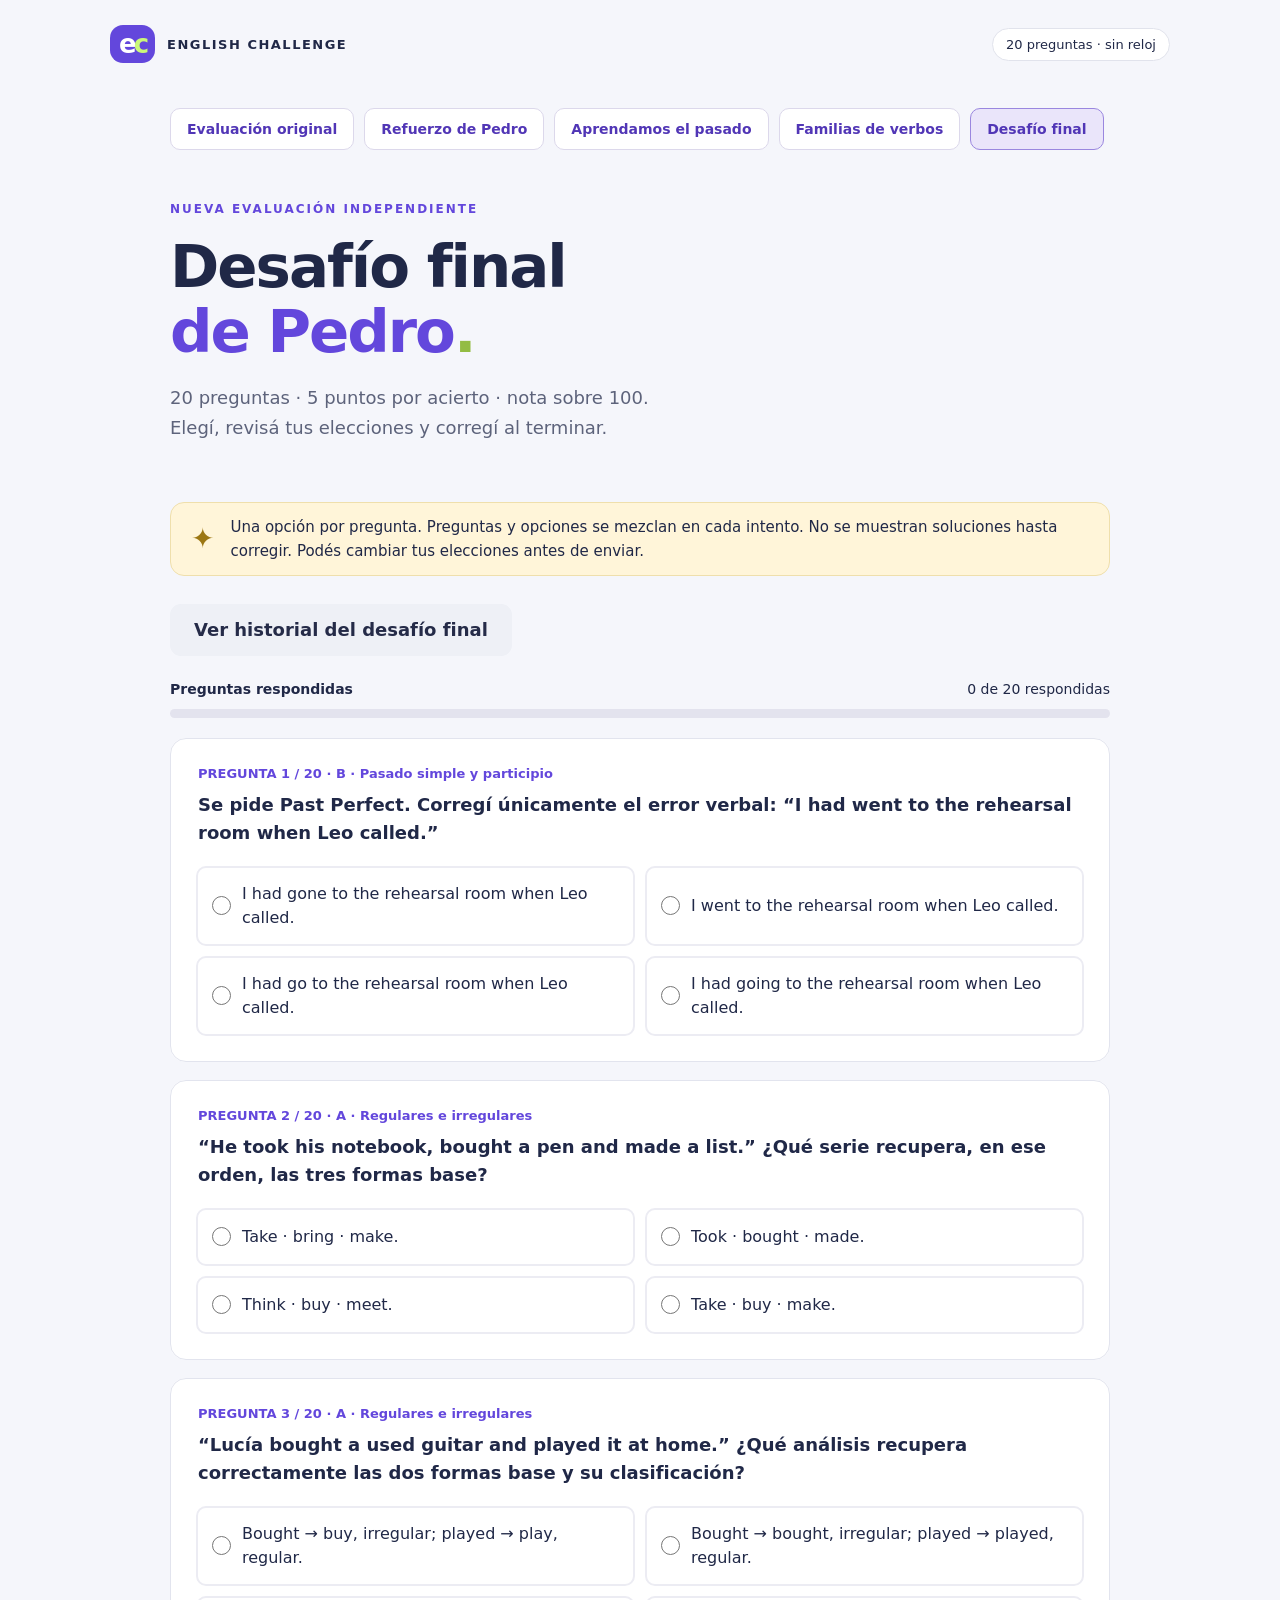
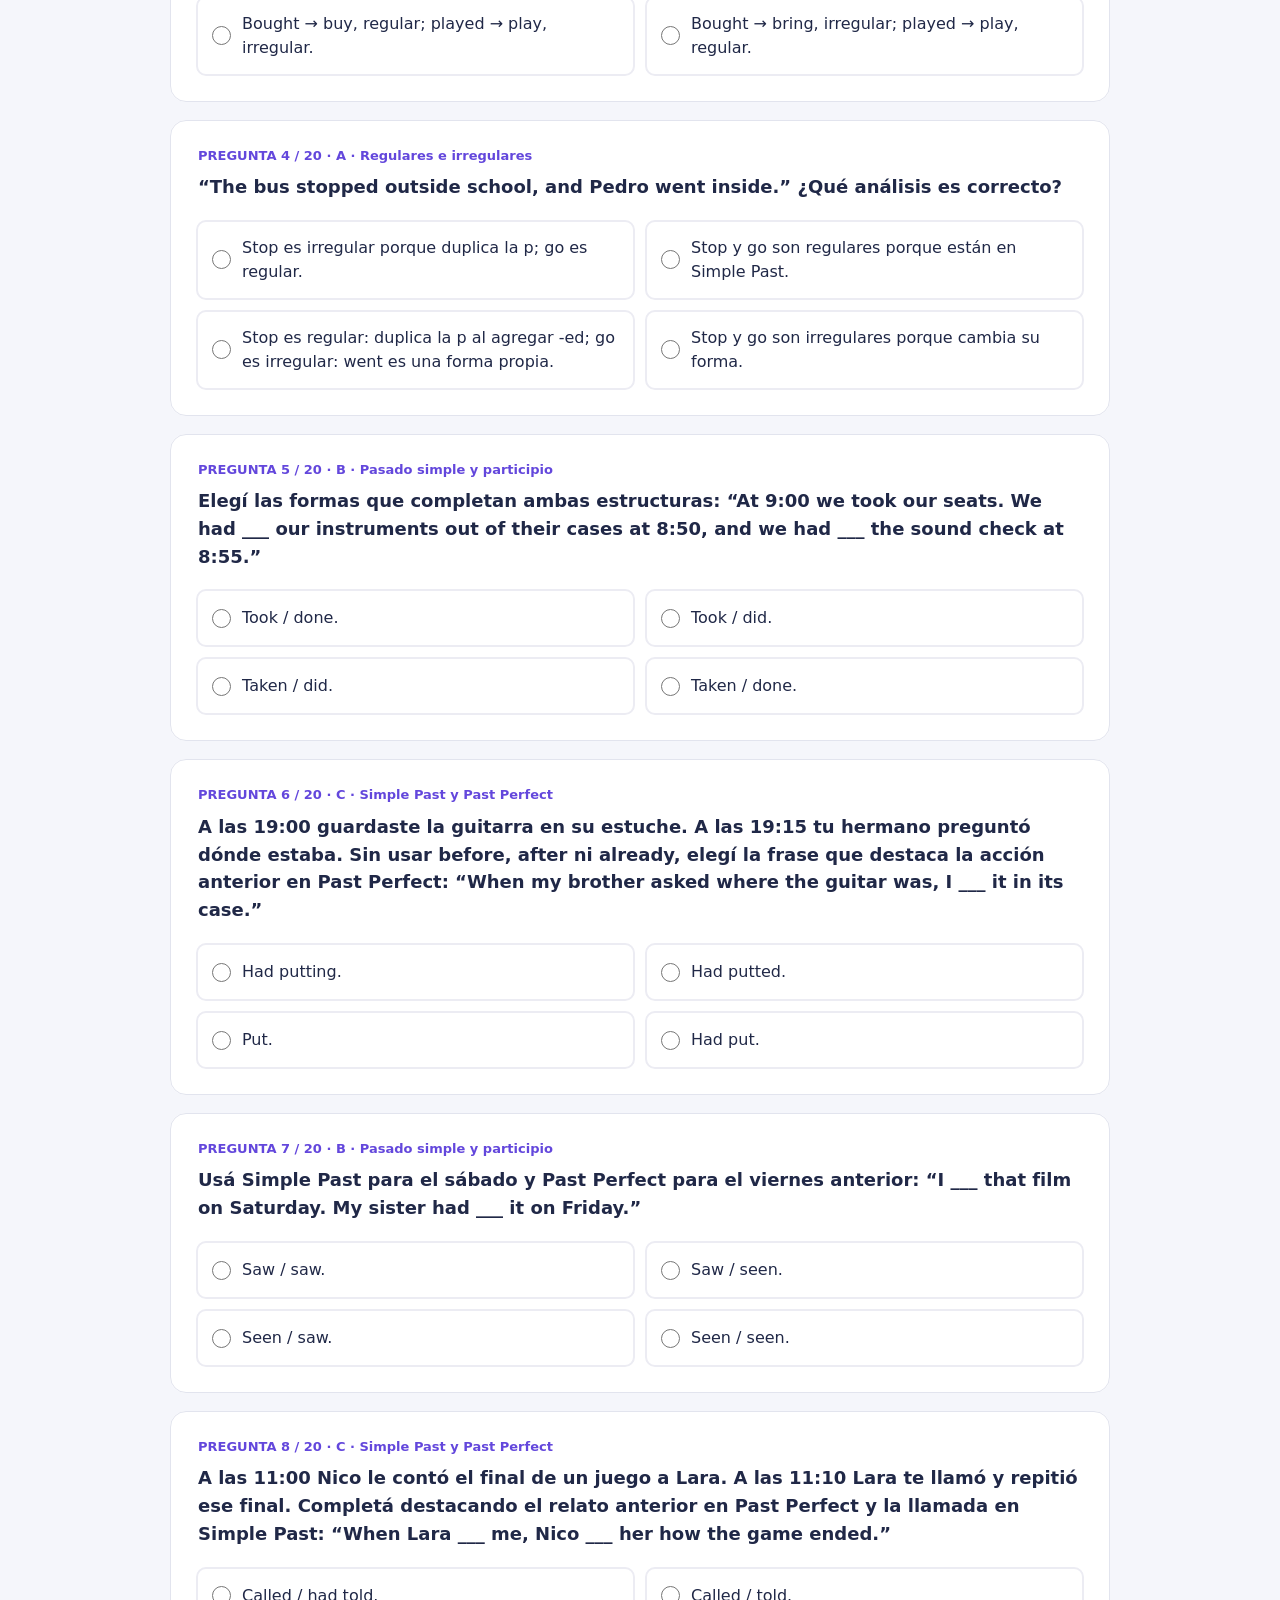
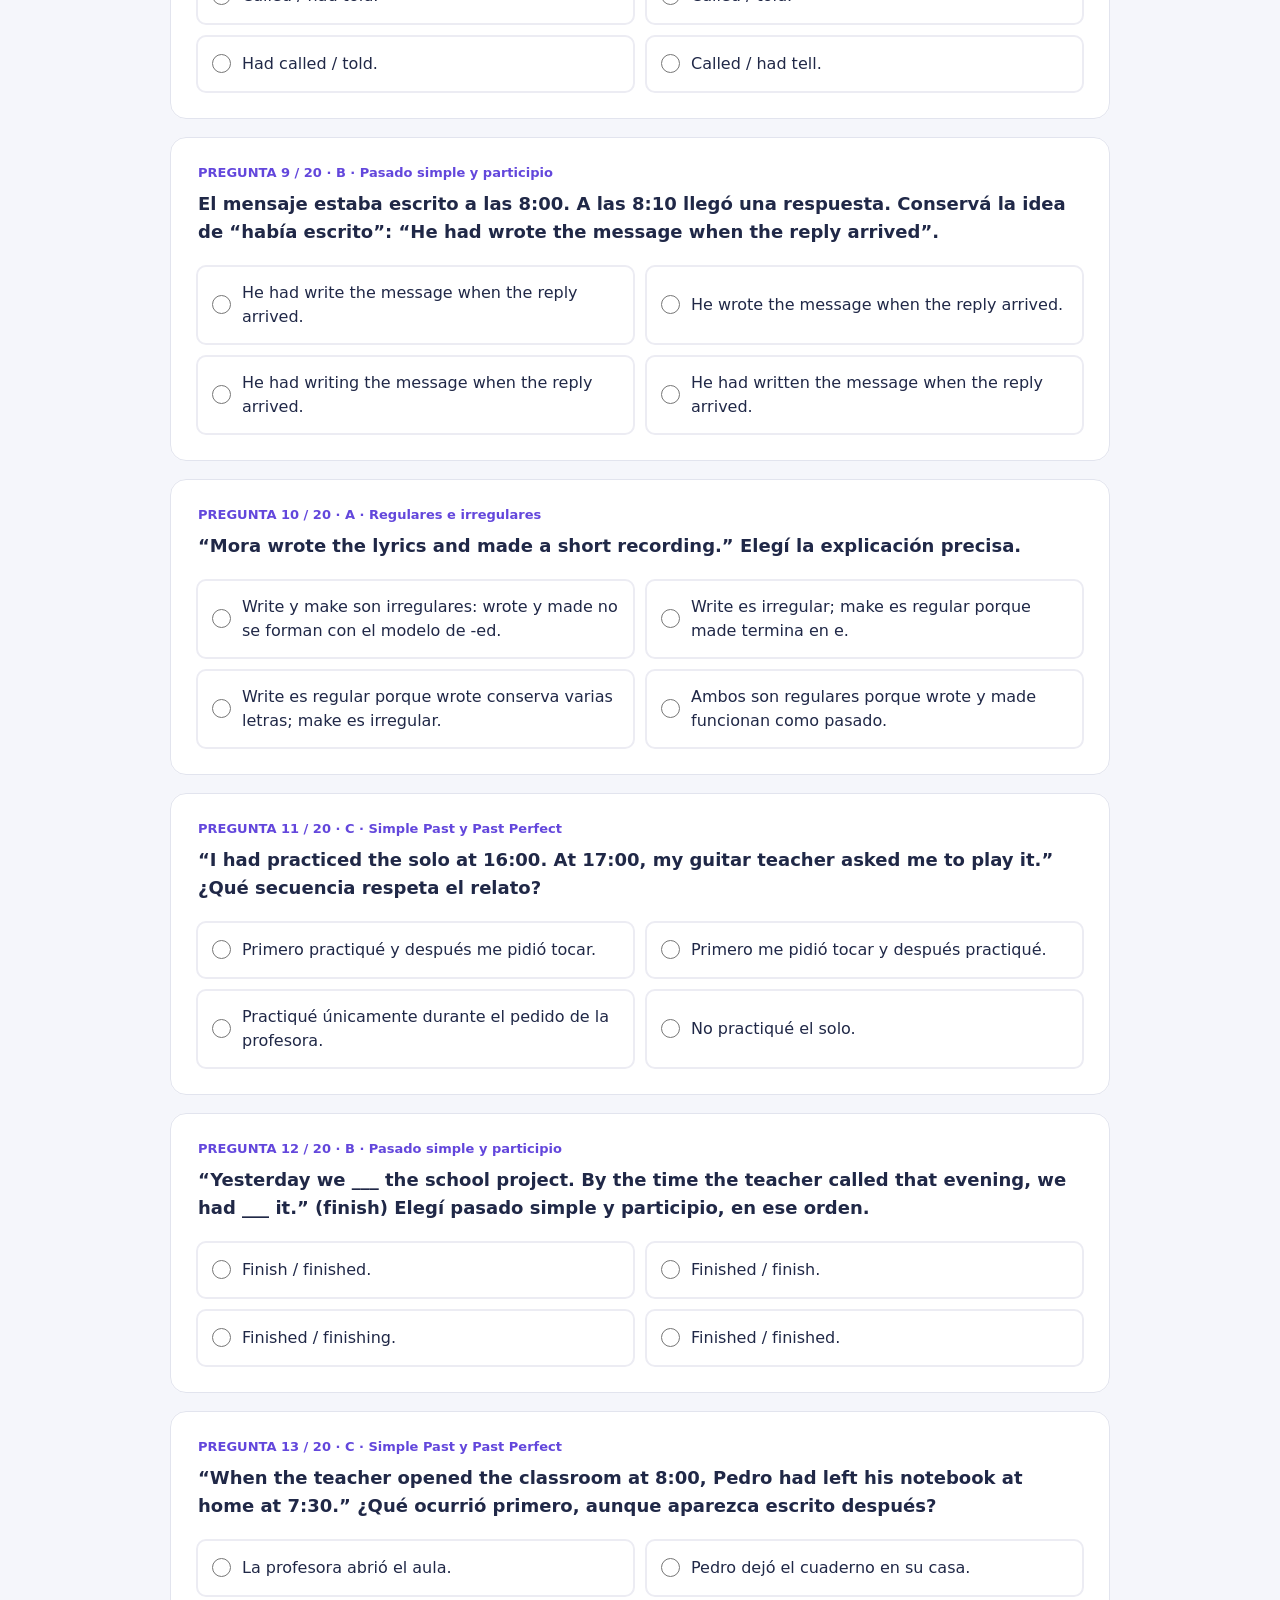
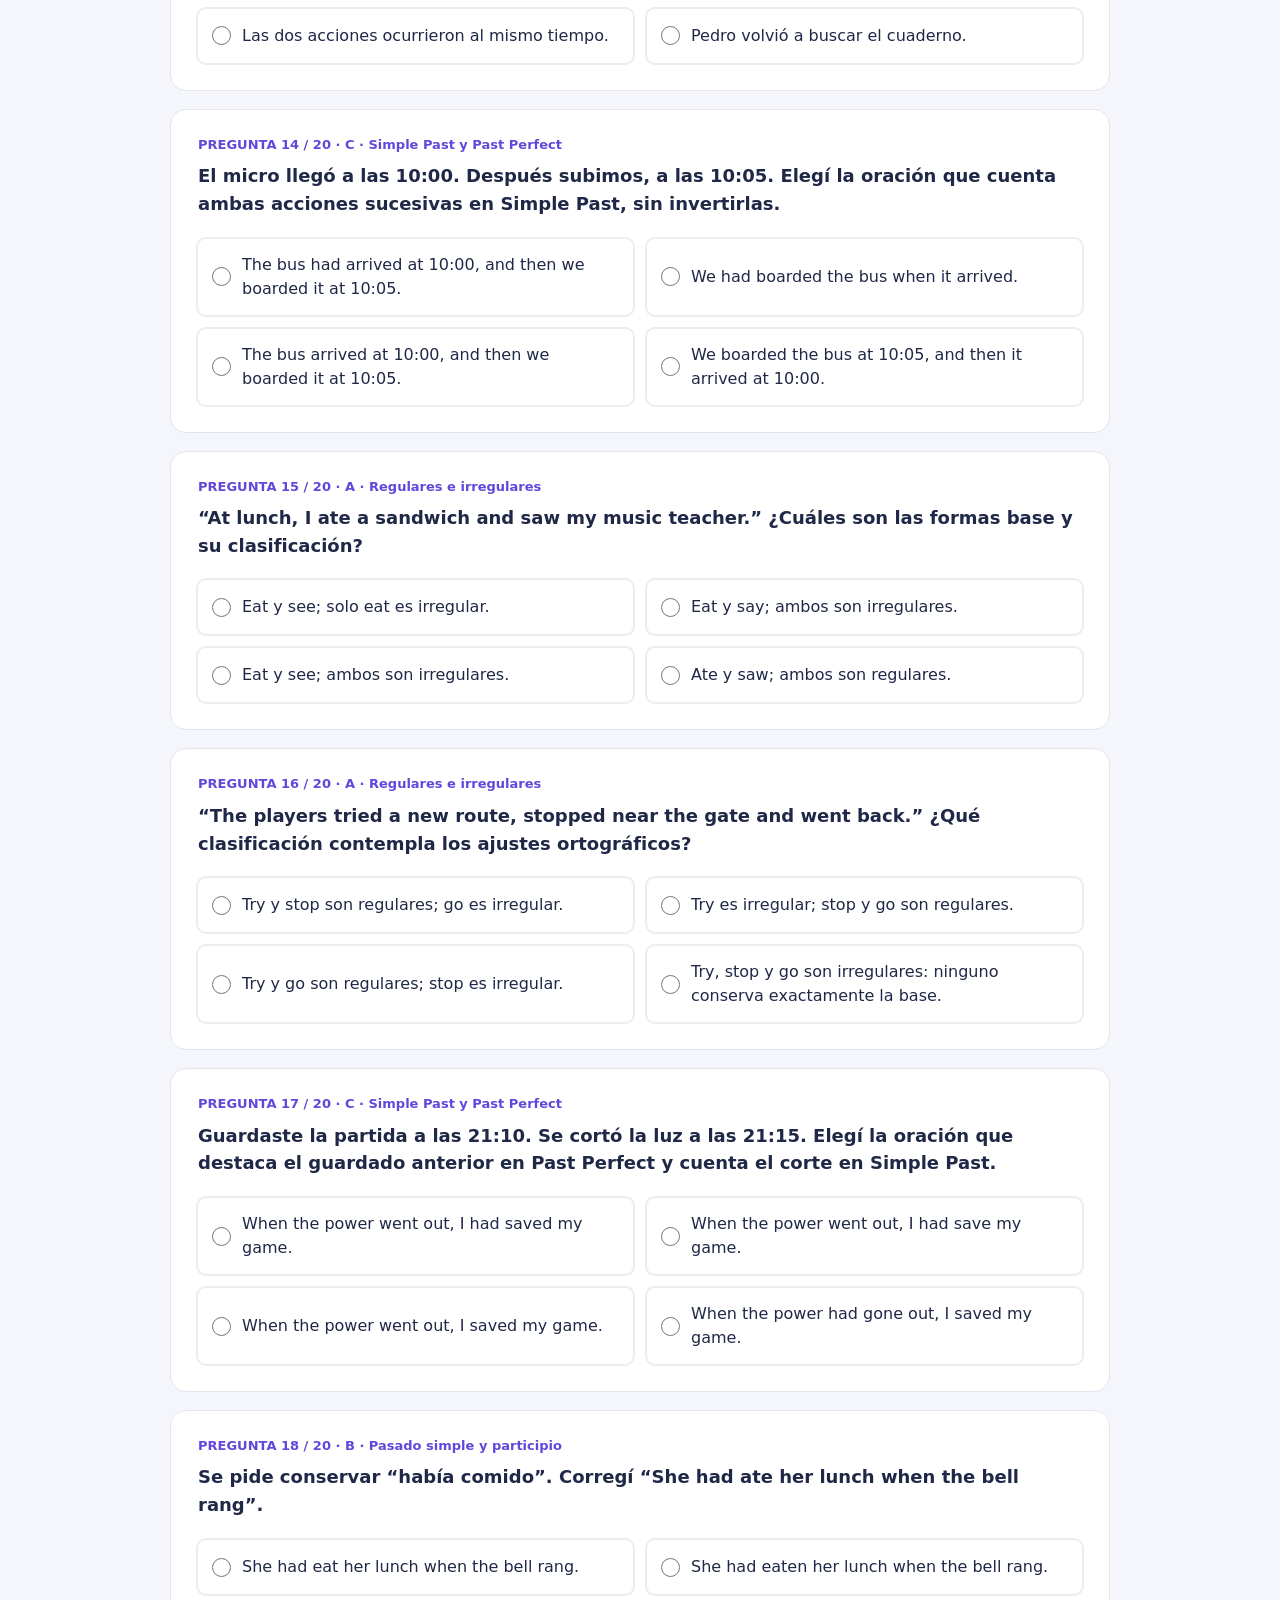
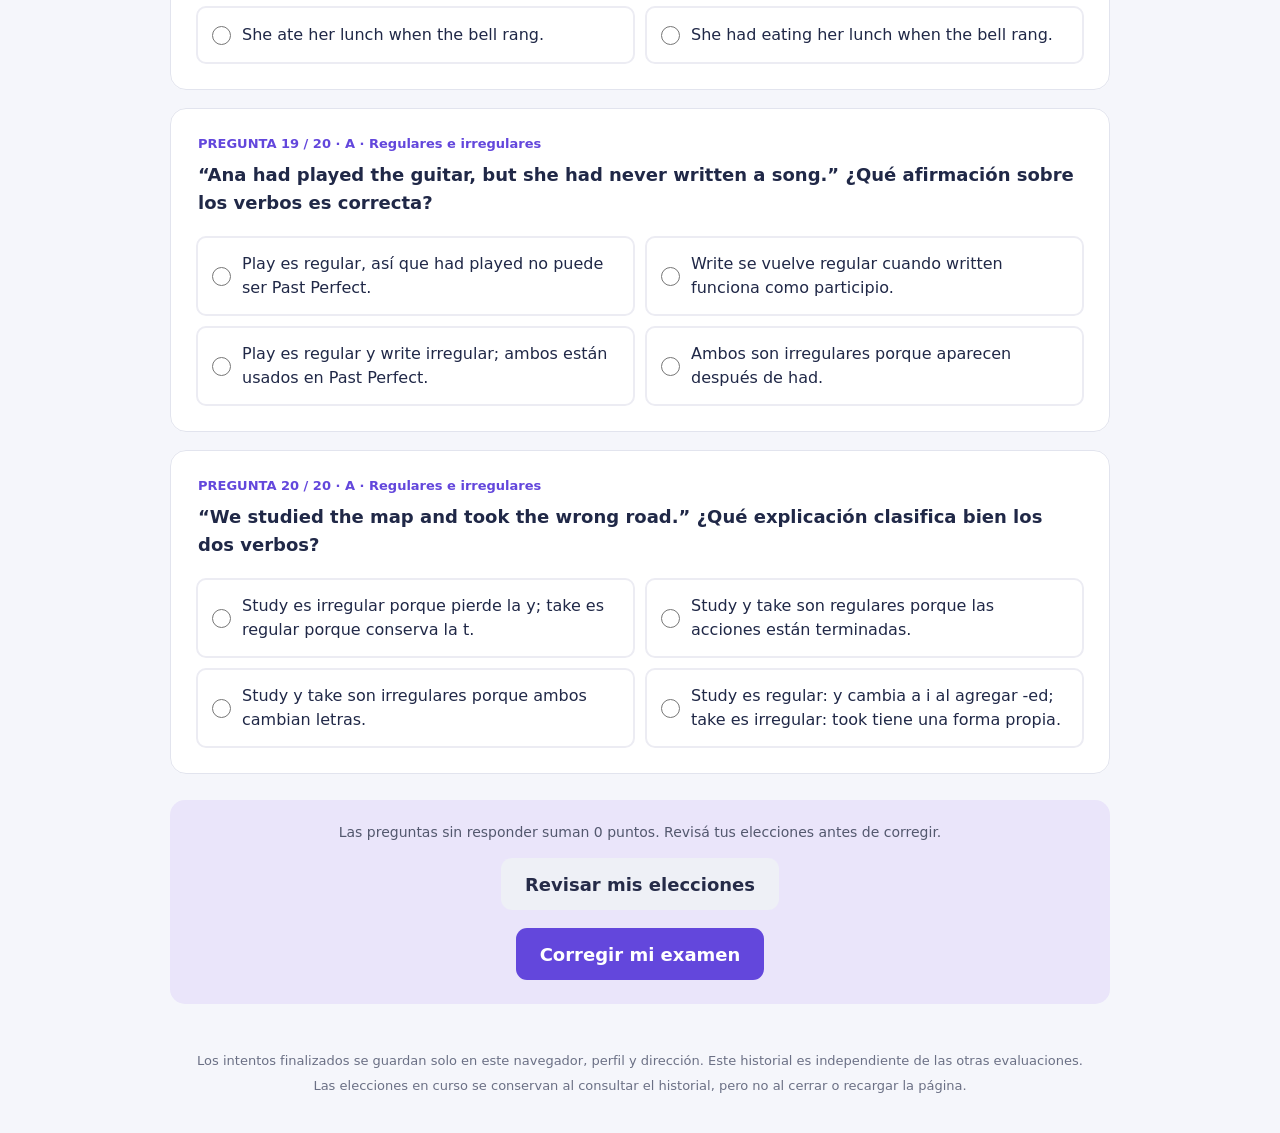
==== final.html @ 1b75ff0d "Add files via upload" ====
<!doctype html>
<html lang="es-AR"><head><meta charset="utf-8"><meta name="viewport" content="width=device-width, initial-scale=1"><title>Desafío final de Pedro · English Challenge</title><meta name="description" content="20 ejercicios de inglés, nota sobre 100 y devolución al terminar."><link rel="stylesheet" href="styles.css"><script src="final-questions.js" defer></script><script src="final-exam.js" defer></script></head>
<body><header><a class="brand" href="index.html"><span class="logo" aria-hidden="true">e<span>c</span></span> ENGLISH CHALLENGE</a><span class="badge">20 preguntas · sin reloj</span></header><main>
<nav class="challenge-nav" aria-label="Secciones"><a href="index.html">Evaluación original</a><a href="refuerzo.html">Refuerzo de Pedro</a><a href="learning.html">Aprendamos el pasado</a><a href="verb-families.html">Familias de verbos</a><a href="final.html" aria-current="page">Desafío final</a></nav>
<section class="hero"><div><span class="eyebrow">NUEVA EVALUACIÓN INDEPENDIENTE</span><h1>Desafío final <span>de Pedro<span class="dot">.</span></span></h1><p>20 preguntas · 5 puntos por acierto · nota sobre 100.<br>Elegí, revisá tus elecciones y corregí al terminar.</p></div></section>
<section class="instructions"><span aria-hidden="true">✦</span><p>Una opción por pregunta. Preguntas y opciones se mezclan en cada intento. No se muestran soluciones hasta corregir. Podés cambiar tus elecciones antes de enviar.</p></section>
<div class="result-actions"><button id="final-show-history" type="button" class="secondary">Ver historial del desafío final</button></div><p id="final-status" class="answer-line" role="status" aria-live="polite"></p>
<section id="final-history" hidden tabindex="-1" aria-label="Historial del desafío final"></section><section id="final-results" hidden tabindex="-1" aria-label="Resultado del desafío final"></section>
<div id="final-exam-area"><div class="progress-panel"><div><strong>Preguntas respondidas</strong><span id="final-progress-text" aria-live="polite"></span></div><progress id="final-progress" max="20" value="0" aria-label="Preguntas respondidas"></progress></div>
<form id="final-form" novalidate><div id="final-questions"></div><div class="finish"><p>Las preguntas sin responder suman 0 puntos. Revisá tus elecciones antes de corregir.</p><button id="final-check-choices" class="secondary" type="button">Revisar mis elecciones</button><p id="final-choices-status" class="answer-line" role="status" aria-live="polite"></p><button type="submit" class="primary">Corregir mi examen</button></div></form></div>
<section id="final-review" hidden tabindex="-1" aria-label="Revisión del desafío final"></section>
<footer>Los intentos finalizados se guardan solo en este navegador, perfil y dirección. Este historial es independiente de las otras evaluaciones.<br>Las elecciones en curso se conservan al consultar el historial, pero no al cerrar o recargar la página.</footer>
</main><dialog id="final-pending" aria-labelledby="final-pending-title" aria-describedby="final-pending-text"><h2 id="final-pending-title">Hay preguntas pendientes</h2><p id="final-pending-text"></p><div class="dialog-actions"><button id="final-return" class="primary" type="button" autofocus>Volver a responder</button><button id="final-finish-anyway" class="secondary" type="button">Corregir igualmente</button></div></dialog></body></html>
---- styles.css ----
:root{font-family:system-ui,-apple-system,BlinkMacSystemFont,"Segoe UI",sans-serif;color:#202847;background:#f5f6fb;font-size:18px;--purple:#6347dc;--green:#16704d;--red:#ab304b}*{box-sizing:border-box}body{margin:0}header{max-width:1120px;margin:auto;padding:25px 30px;display:flex;align-items:center;justify-content:space-between;gap:15px}.brand{display:flex;align-items:center;gap:12px;font-size:13px;font-weight:850;letter-spacing:1.5px;text-decoration:none;color:inherit}.logo{background:var(--purple);color:white;border-radius:13px;padding:4px 9px;font-size:26px;letter-spacing:-3px}.logo span{color:#cbf879}.badge{font-size:13px;background:white;border:1px solid #e1e3ec;padding:8px 13px;border-radius:30px}main{max-width:1000px;margin:auto;padding:12px 30px 35px}.hero{display:flex;align-items:center;justify-content:space-between;padding:34px 0 40px;gap:30px}.eyebrow{font-size:12px;letter-spacing:2px;font-weight:800;color:var(--purple)}h1{font-size:clamp(2.1rem,5vw,3.3rem);line-height:1.1;letter-spacing:-2px;margin:17px 0}h1>span{display:block;color:var(--purple)}.dot{color:#93bc43}.hero p{line-height:1.7;color:#5d637b}.chips{display:flex;gap:8px;flex-wrap:wrap}.chips span{font-size:12px;font-weight:650;background:#eae6fa;color:#5136b6;padding:7px 11px;border-radius:6px}.hero-art{position:relative;flex-shrink:0;display:grid;place-content:center;background:#e8e1ff;border-radius:40% 50% 35% 45%;width:230px;height:230px;transform:rotate(6deg);border:12px solid #eee9ff}.hero-art strong{font-size:90px;letter-spacing:-10px;color:var(--purple)}.hero-art strong span{color:#71a331;font-size:65px}.hero-art small{font-size:11px;font-weight:850;letter-spacing:2px}.orbit{position:absolute;right:0;top:0;font-size:50px;color:#7eaa30}.instructions{display:flex;align-items:center;gap:16px;background:#fff5d9;border:1px solid #efdfac;border-radius:14px;padding:12px 20px;margin-bottom:28px}.instructions>span{font-size:28px;color:#9c7713}.instructions p{font-size:15px;line-height:1.6;margin:0}.progress-panel{position:sticky;top:0;z-index:2;background:#f5f6bffd;background:#f5f6fbf5;padding:17px 0 20px;backdrop-filter:blur(8px)}.progress-panel>div{display:flex;justify-content:space-between;font-size:14px;gap:10px}#progress-text{color:#62677d}progress{display:block;width:100%;height:9px;margin-top:12px;border:0;border-radius:10px;overflow:hidden;background:#e3e3ee}progress::-webkit-progress-bar{background:#e3e3ee}progress::-webkit-progress-value{background:var(--purple)}progress::-moz-progress-bar{background:var(--purple)}.topic-heading{margin:32px 0 18px;display:flex;gap:12px;align-items:center;font-size:22px;letter-spacing:-.5px}.topic-heading span{background:var(--purple);color:white;border-radius:9px;padding:7px 11px;font-size:14px}.topic-heading small{font-size:12px;color:#6d7286;margin-left:auto;letter-spacing:0}.question{background:white;border:1px solid #e2e4ee;border-radius:16px;margin:0 0 18px;padding:25px;min-width:0}.question legend{float:left;width:100%;font-size:18px;font-weight:680;line-height:1.55;margin-bottom:19px}.question legend .number{color:var(--purple);font-size:13px;display:block;margin-bottom:7px}.options{clear:both;display:grid;grid-template-columns:1fr 1fr;gap:10px}.option{display:flex;align-items:center;gap:11px;cursor:pointer;border:2px solid #ececf3;border-radius:10px;padding:14px;font-size:16px;line-height:1.5;min-height:58px}.option:hover{border-color:#baaaf2;background:#faf8ff}.option:has(input:checked){border-color:var(--purple);background:#f0ecff}.option input{accent-color:var(--purple);width:19px;height:19px;flex-shrink:0;margin:0}button{font:inherit;cursor:pointer;min-height:52px;border:0;border-radius:11px;font-weight:700;padding:14px 24px}.primary{background:var(--purple);color:white}.primary:hover{background:#4b30bc}.primary span{margin-left:24px}button:focus-visible,a:focus-visible,input:focus-visible{outline:3px solid #b27c00;outline-offset:4px}.finish{background:#eae5fa;border-radius:15px;padding:24px;text-align:center;margin-top:26px}.finish p{font-size:14px;color:#53586e;margin:0 0 18px}.passage{clear:both;background:#f1f6ff;border-left:4px solid #6b8ed9;padding:20px;line-height:1.85;margin-bottom:20px;font-size:17px}.passage h3{margin:0 0 8px;font-size:13px;letter-spacing:1px;color:#48639e}.result-card{background:#242441;color:white;border-radius:20px;padding:30px;margin:20px 0}.result-card h2{margin:0 0 12px}.score{font-size:64px;font-weight:850;color:#d2f297}.score small{font-size:24px;color:#c1bed8}.stats{display:flex;gap:20px;flex-wrap:wrap;font-size:16px}.topic-results{display:grid;grid-template-columns:1fr 1fr;gap:12px;margin:24px 0}.topic-result{background:#ffffff12;border:1px solid #ffffff26;border-radius:12px;padding:15px;font-size:14px}.topic-result strong{display:block;color:#d2f297;font-size:24px}.topic-result p{margin:5px 0}.result-actions{display:flex;flex-wrap:wrap;gap:12px}.secondary{background:#eef0f6;color:#252b48}.review-title{margin-top:36px}.review-card h3{font-size:18px;line-height:1.5;margin-top:8px}.status{font-size:13px;font-weight:800;color:var(--green)}.status.wrong{color:var(--red)}.answer-line{font-size:16px;line-height:1.6;margin:8px 0}.explanation{font-size:16px;line-height:1.7;background:#f5f3fd;border-radius:10px;padding:16px;margin-top:15px}footer{text-align:center;color:#6b7085;font-size:13px;line-height:1.9;margin-top:45px}[hidden]{display:none!important}@media(max-width:650px){header{padding:18px}.badge{font-size:11px;padding:6px 9px}.brand{font-size:10px;letter-spacing:.7px;gap:8px}main{padding:5px 16px 25px}.hero{padding:20px 0 28px}.hero-art{display:none}.hero p{font-size:16px}.question{padding:19px 16px}.options{grid-template-columns:1fr}.topic-heading{font-size:20px}.topic-heading small{font-size:11px}.topic-results{grid-template-columns:1fr}.score{font-size:56px}.result-card{padding:24px 20px}.instructions{padding:14px}.finish button{width:100%}}

.challenge-nav{display:flex;gap:10px;flex-wrap:wrap;margin:8px 0 12px}.challenge-nav a{border:1px solid #dcd8eb;border-radius:10px;padding:12px 16px;font-size:14px;font-weight:700;color:#5136b6;text-decoration:none;background:white}.challenge-nav a[aria-current="page"]{background:#eae5fa;border-color:#9a87df}.challenge-nav a:hover{border-color:var(--purple)}@media(max-width:650px){.challenge-nav a{flex:1;min-width:140px}.topic-heading{flex-wrap:wrap}.topic-heading small{margin-left:0}}
/* Confirmación antes de entregar: conserva la paleta y los botones existentes. */
dialog{max-width:560px;width:calc(100% - 32px);border:1px solid #e2e4ee;border-radius:18px;padding:28px;color:#202847;box-shadow:0 20px 80px #20284740}dialog::backdrop{background:#20284799}dialog h2{font-size:24px;margin:0 0 14px}dialog p{line-height:1.7;font-size:17px}.dialog-actions{display:flex;gap:12px;flex-wrap:wrap;margin-top:24px}@media(max-width:650px){.dialog-actions button{width:100%}}
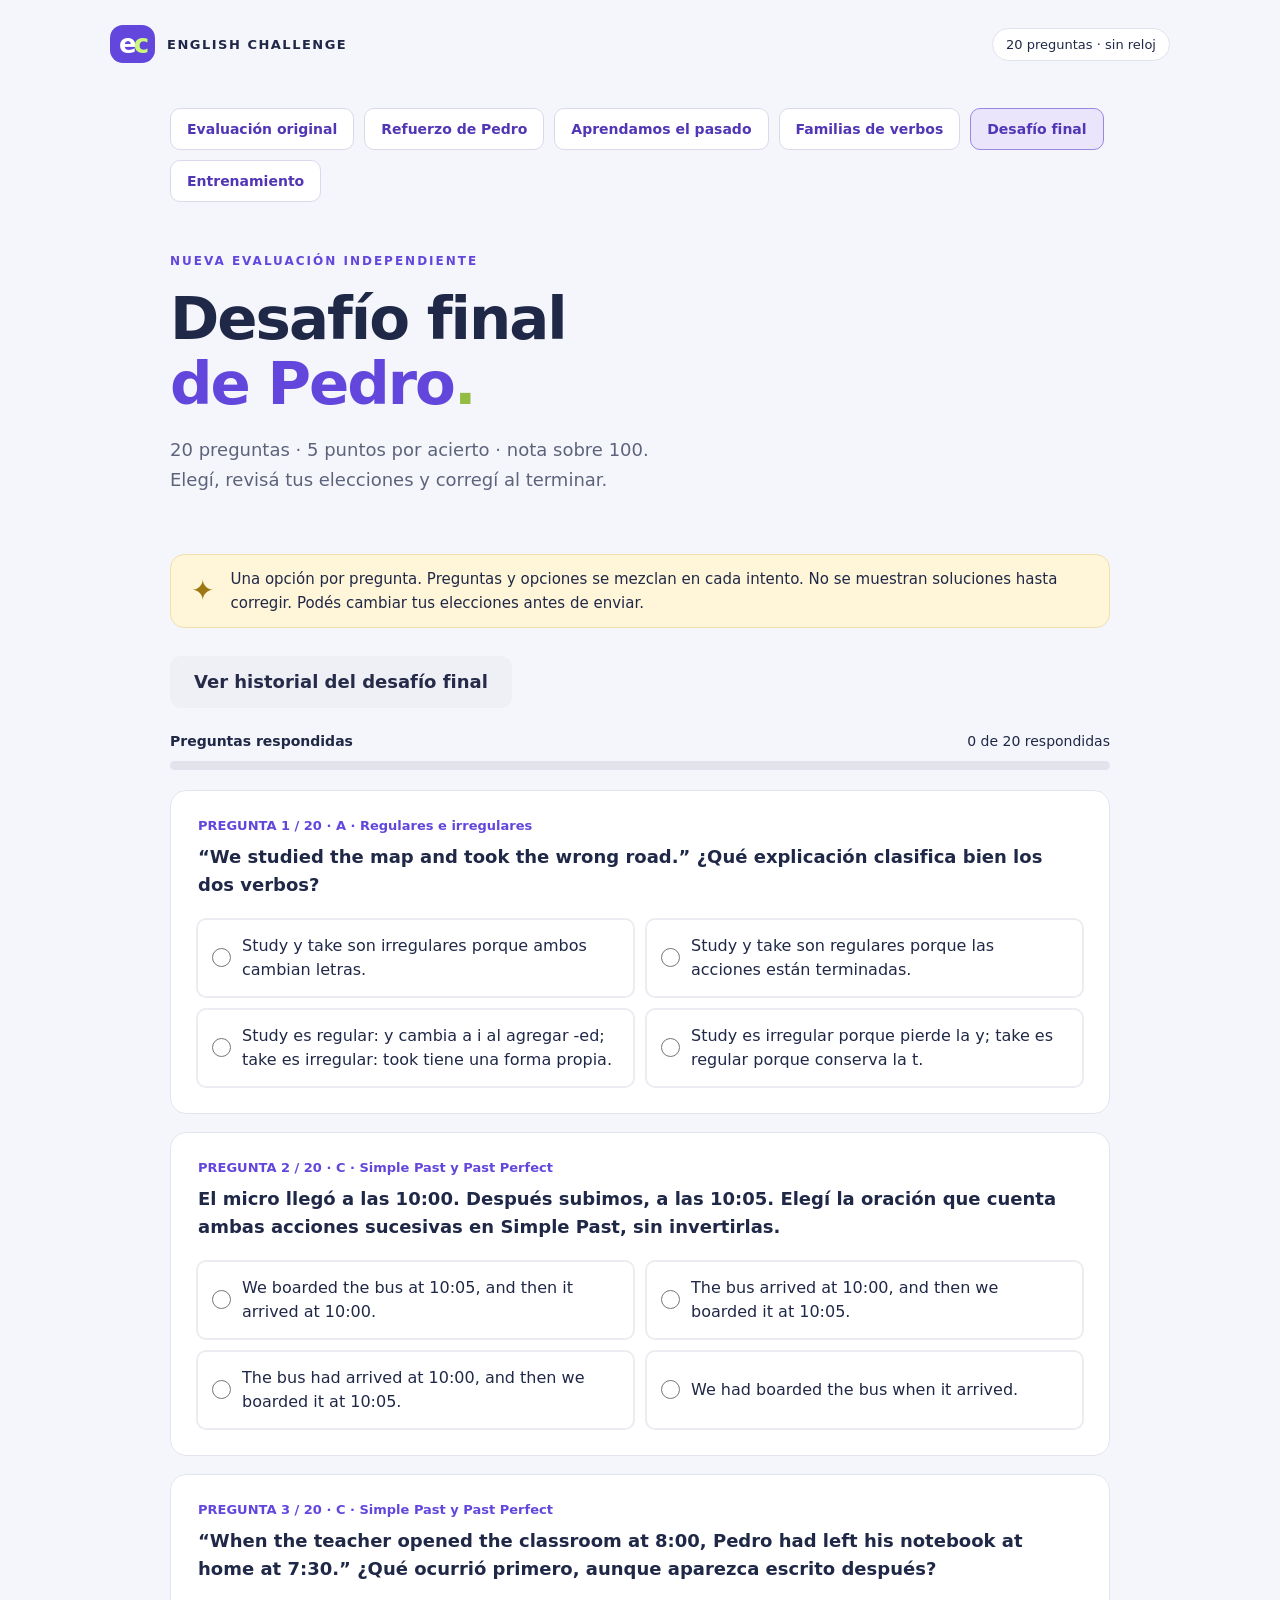
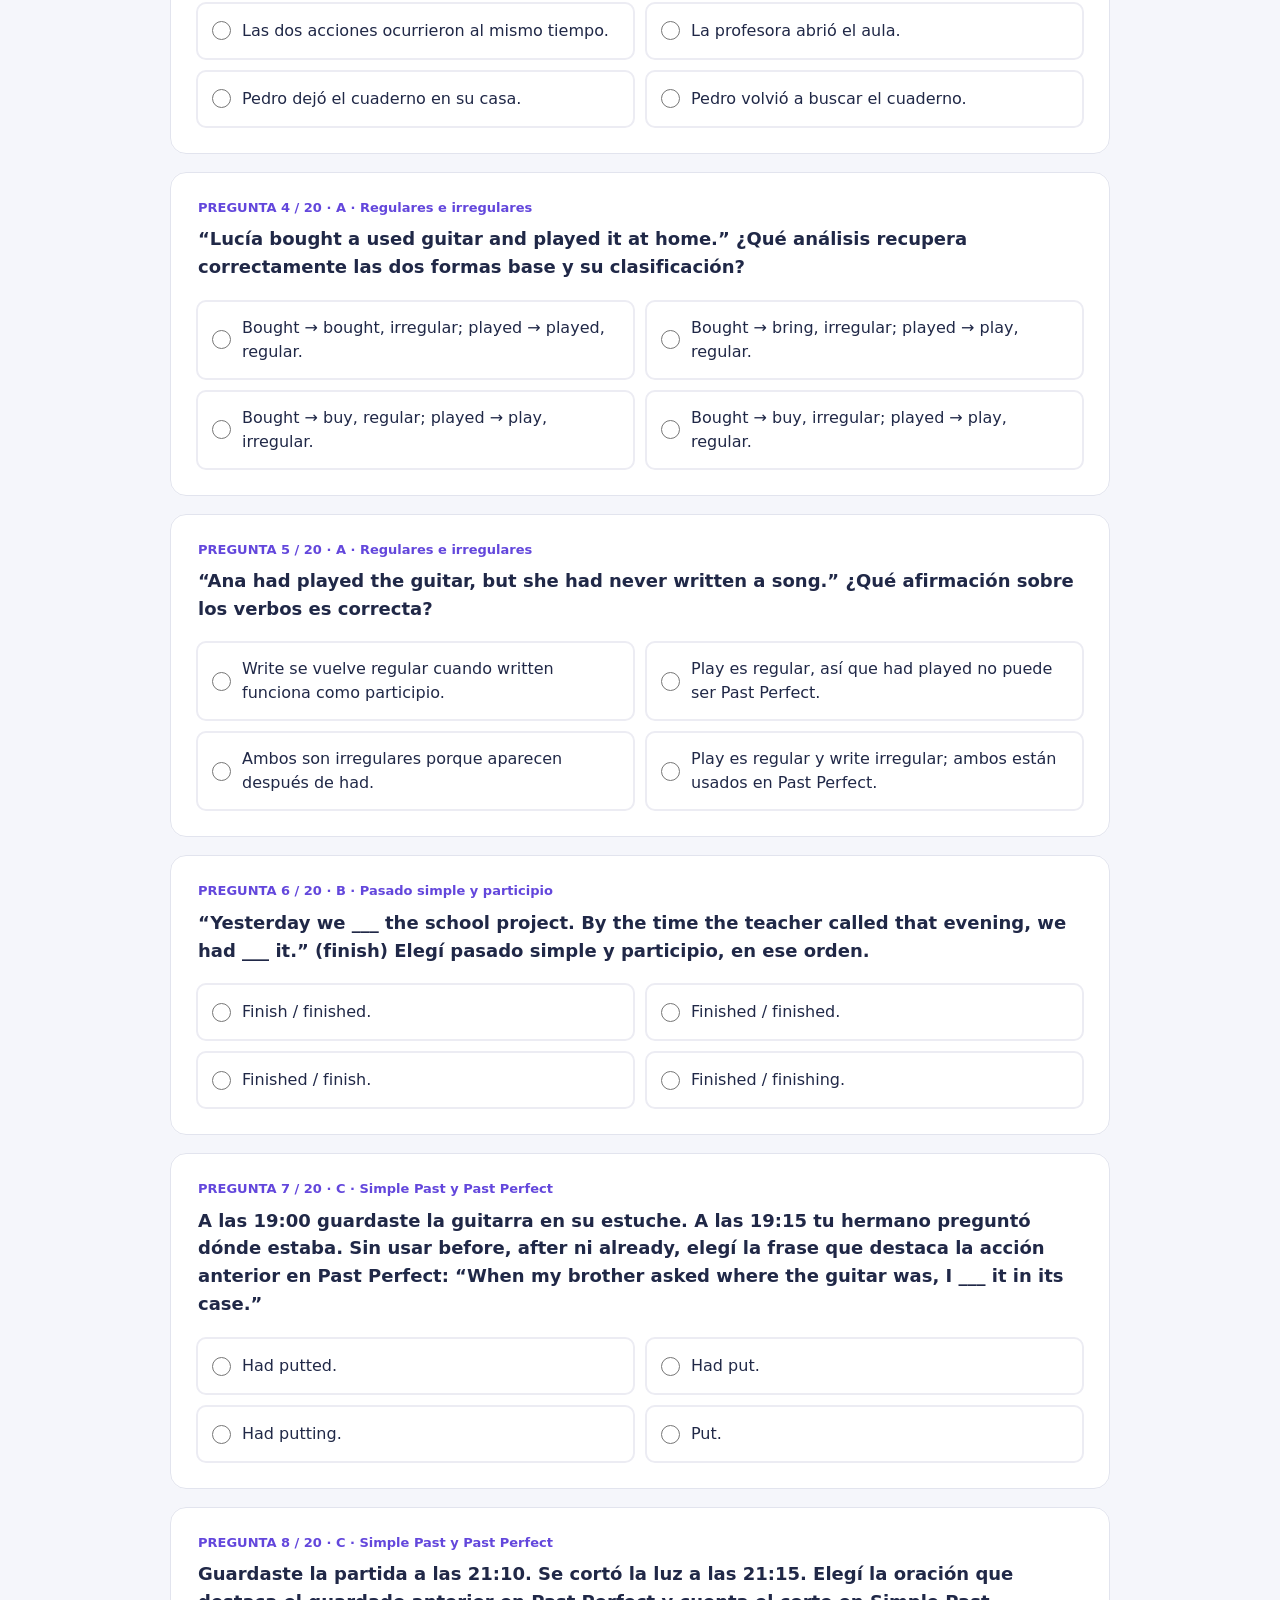
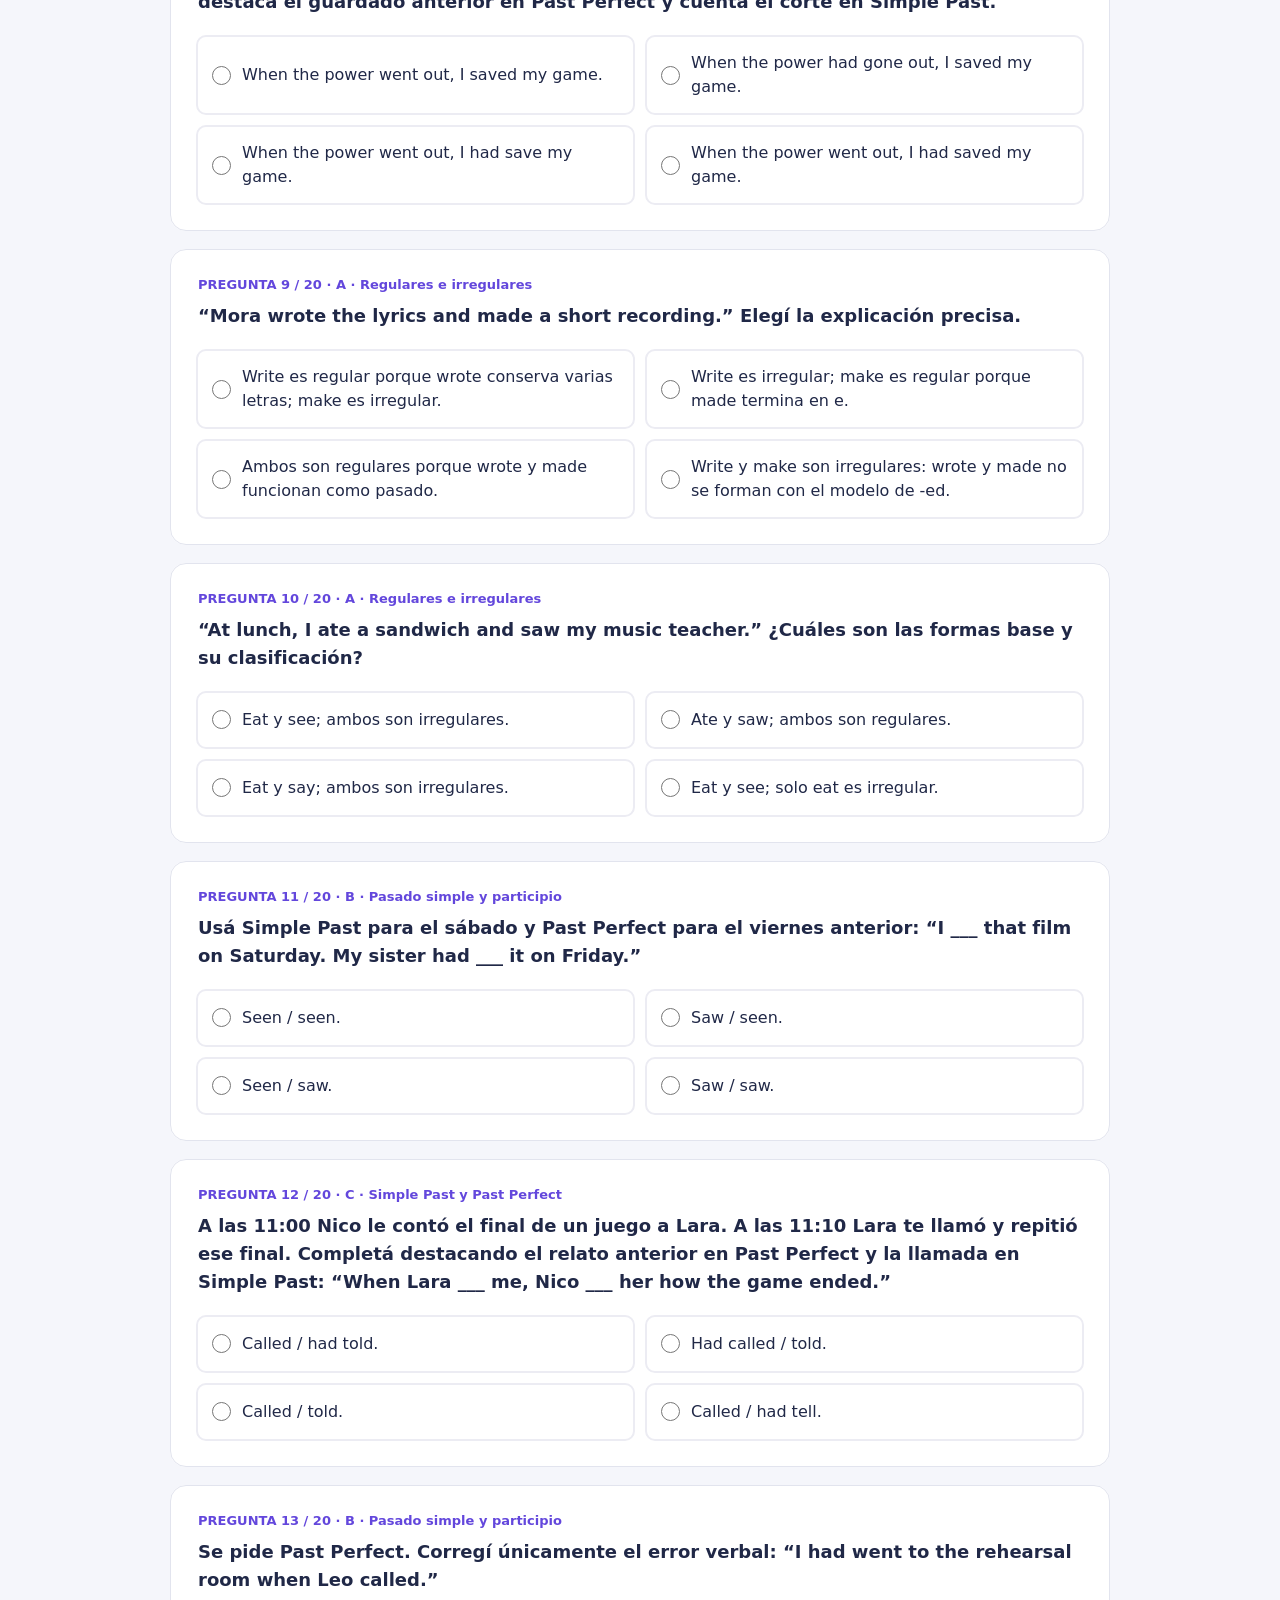
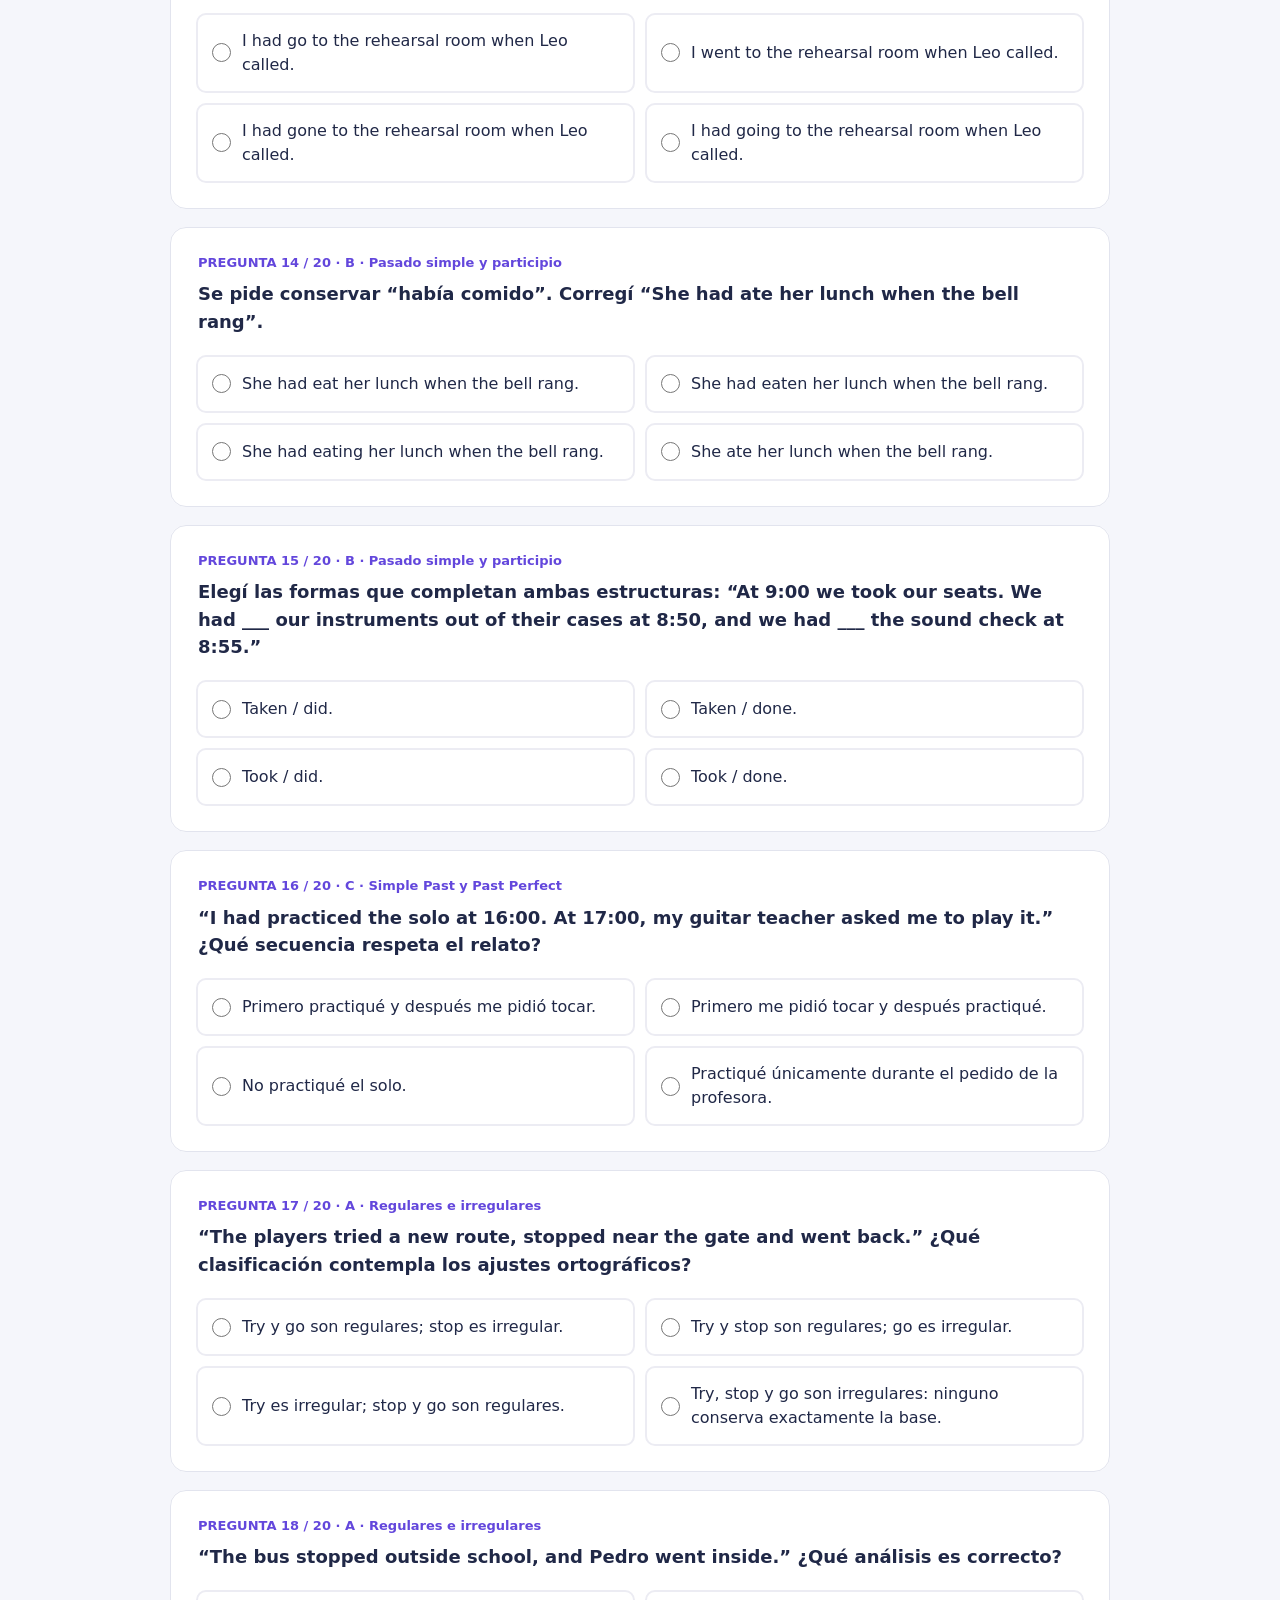
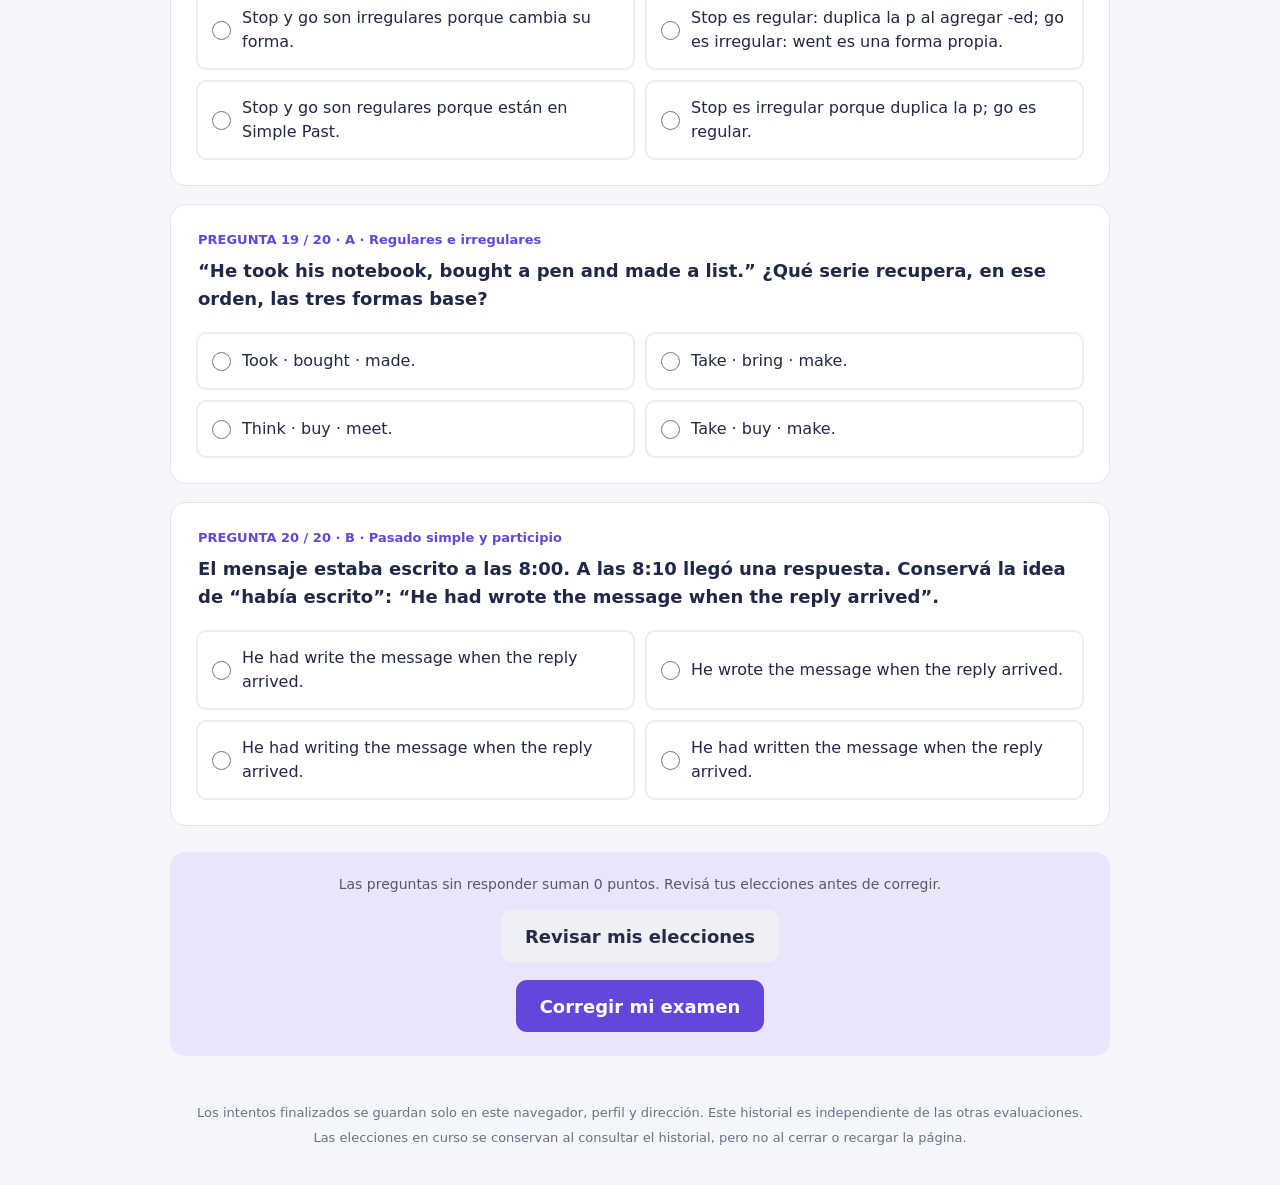
==== commit 54964c4e: "Add files via upload" ====
--- a/final.html
+++ b/final.html
@@ -1,7 +1,7 @@
 <!doctype html>
 <html lang="es-AR"><head><meta charset="utf-8"><meta name="viewport" content="width=device-width, initial-scale=1"><title>Desafío final de Pedro · English Challenge</title><meta name="description" content="20 ejercicios de inglés, nota sobre 100 y devolución al terminar."><link rel="stylesheet" href="styles.css"><script src="final-questions.js" defer></script><script src="final-exam.js" defer></script></head>
 <body><header><a class="brand" href="index.html"><span class="logo" aria-hidden="true">e<span>c</span></span> ENGLISH CHALLENGE</a><span class="badge">20 preguntas · sin reloj</span></header><main>
-<nav class="challenge-nav" aria-label="Secciones"><a href="index.html">Evaluación original</a><a href="refuerzo.html">Refuerzo de Pedro</a><a href="learning.html">Aprendamos el pasado</a><a href="verb-families.html">Familias de verbos</a><a href="final.html" aria-current="page">Desafío final</a></nav>
+<nav class="challenge-nav" aria-label="Secciones"><a href="index.html">Evaluación original</a><a href="refuerzo.html">Refuerzo de Pedro</a><a href="learning.html">Aprendamos el pasado</a><a href="verb-families.html">Familias de verbos</a><a href="final.html" aria-current="page">Desafío final</a><a href="precision.html">Entrenamiento</a></nav>
 <section class="hero"><div><span class="eyebrow">NUEVA EVALUACIÓN INDEPENDIENTE</span><h1>Desafío final <span>de Pedro<span class="dot">.</span></span></h1><p>20 preguntas · 5 puntos por acierto · nota sobre 100.<br>Elegí, revisá tus elecciones y corregí al terminar.</p></div></section>
 <section class="instructions"><span aria-hidden="true">✦</span><p>Una opción por pregunta. Preguntas y opciones se mezclan en cada intento. No se muestran soluciones hasta corregir. Podés cambiar tus elecciones antes de enviar.</p></section>
 <div class="result-actions"><button id="final-show-history" type="button" class="secondary">Ver historial del desafío final</button></div><p id="final-status" class="answer-line" role="status" aria-live="polite"></p>
@@ -11,3 +11,4 @@
 <section id="final-review" hidden tabindex="-1" aria-label="Revisión del desafío final"></section>
 <footer>Los intentos finalizados se guardan solo en este navegador, perfil y dirección. Este historial es independiente de las otras evaluaciones.<br>Las elecciones en curso se conservan al consultar el historial, pero no al cerrar o recargar la página.</footer>
 </main><dialog id="final-pending" aria-labelledby="final-pending-title" aria-describedby="final-pending-text"><h2 id="final-pending-title">Hay preguntas pendientes</h2><p id="final-pending-text"></p><div class="dialog-actions"><button id="final-return" class="primary" type="button" autofocus>Volver a responder</button><button id="final-finish-anyway" class="secondary" type="button">Corregir igualmente</button></div></dialog></body></html>
+
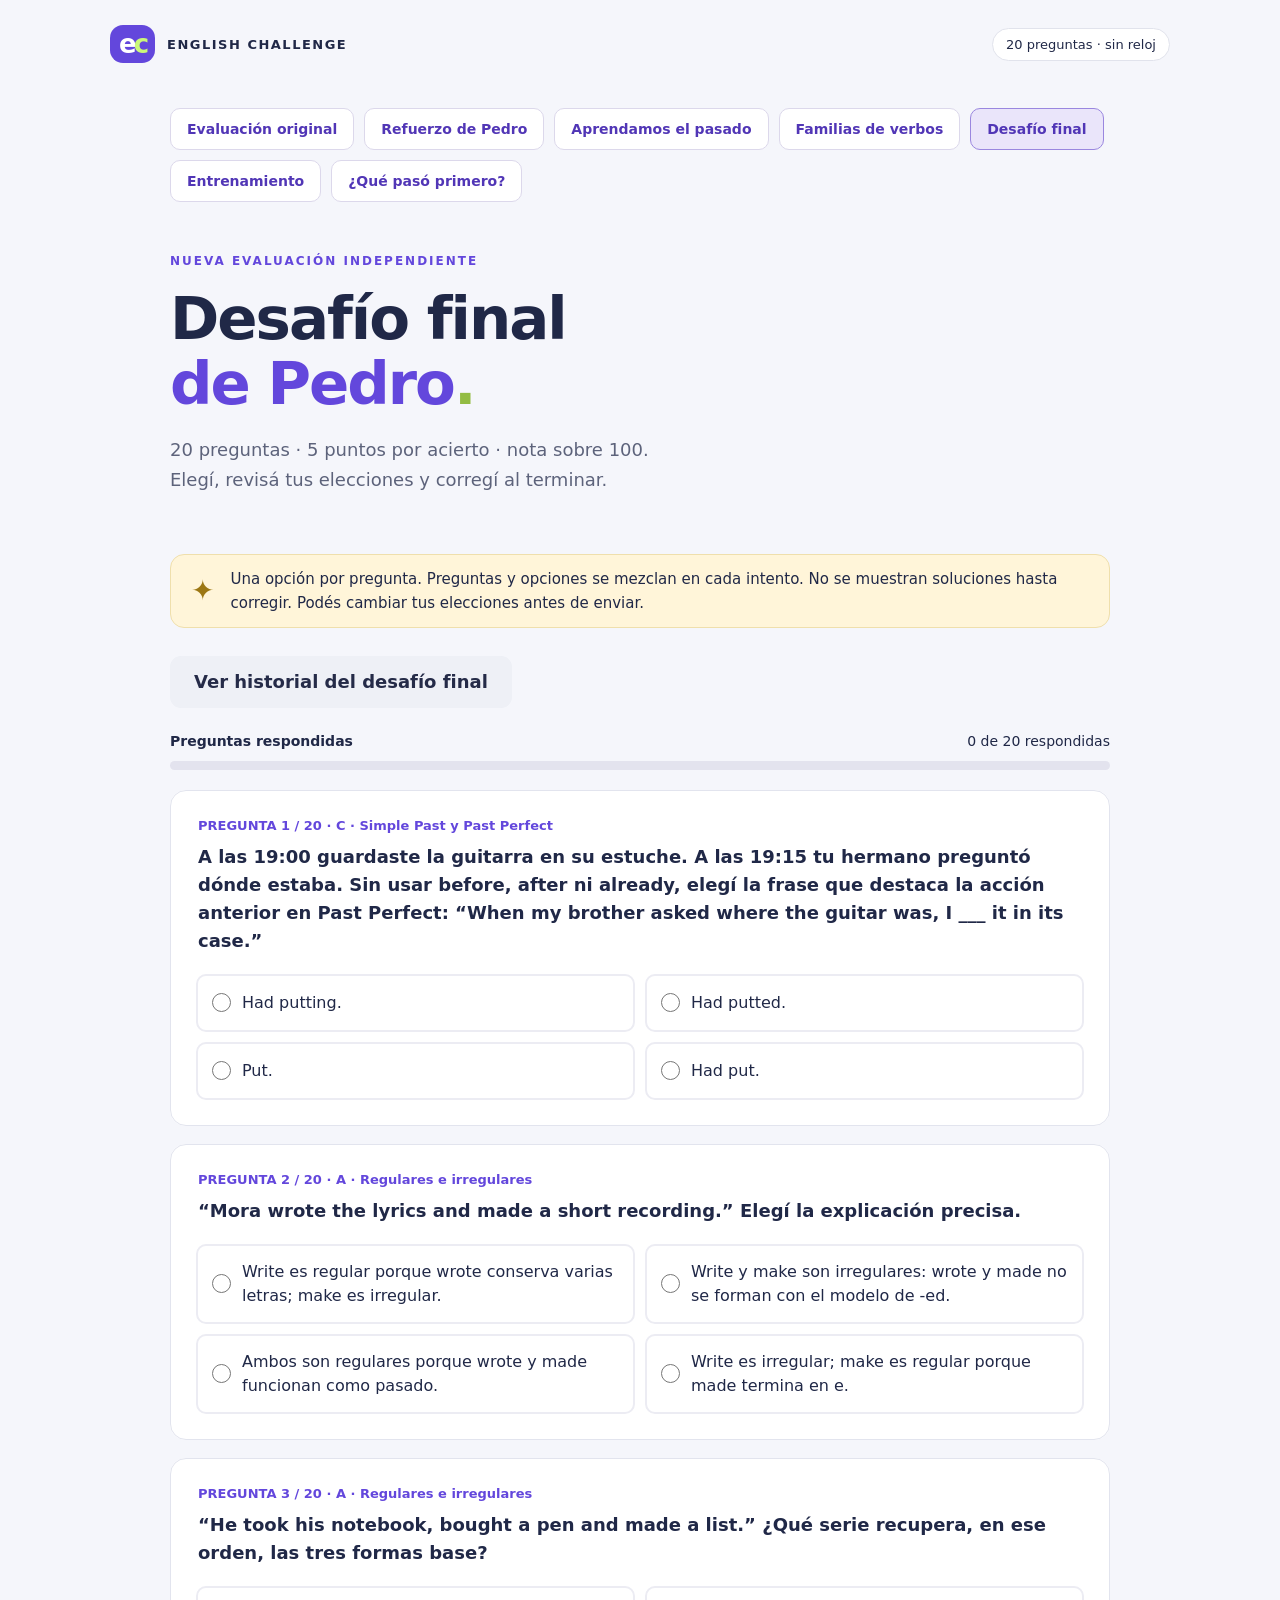
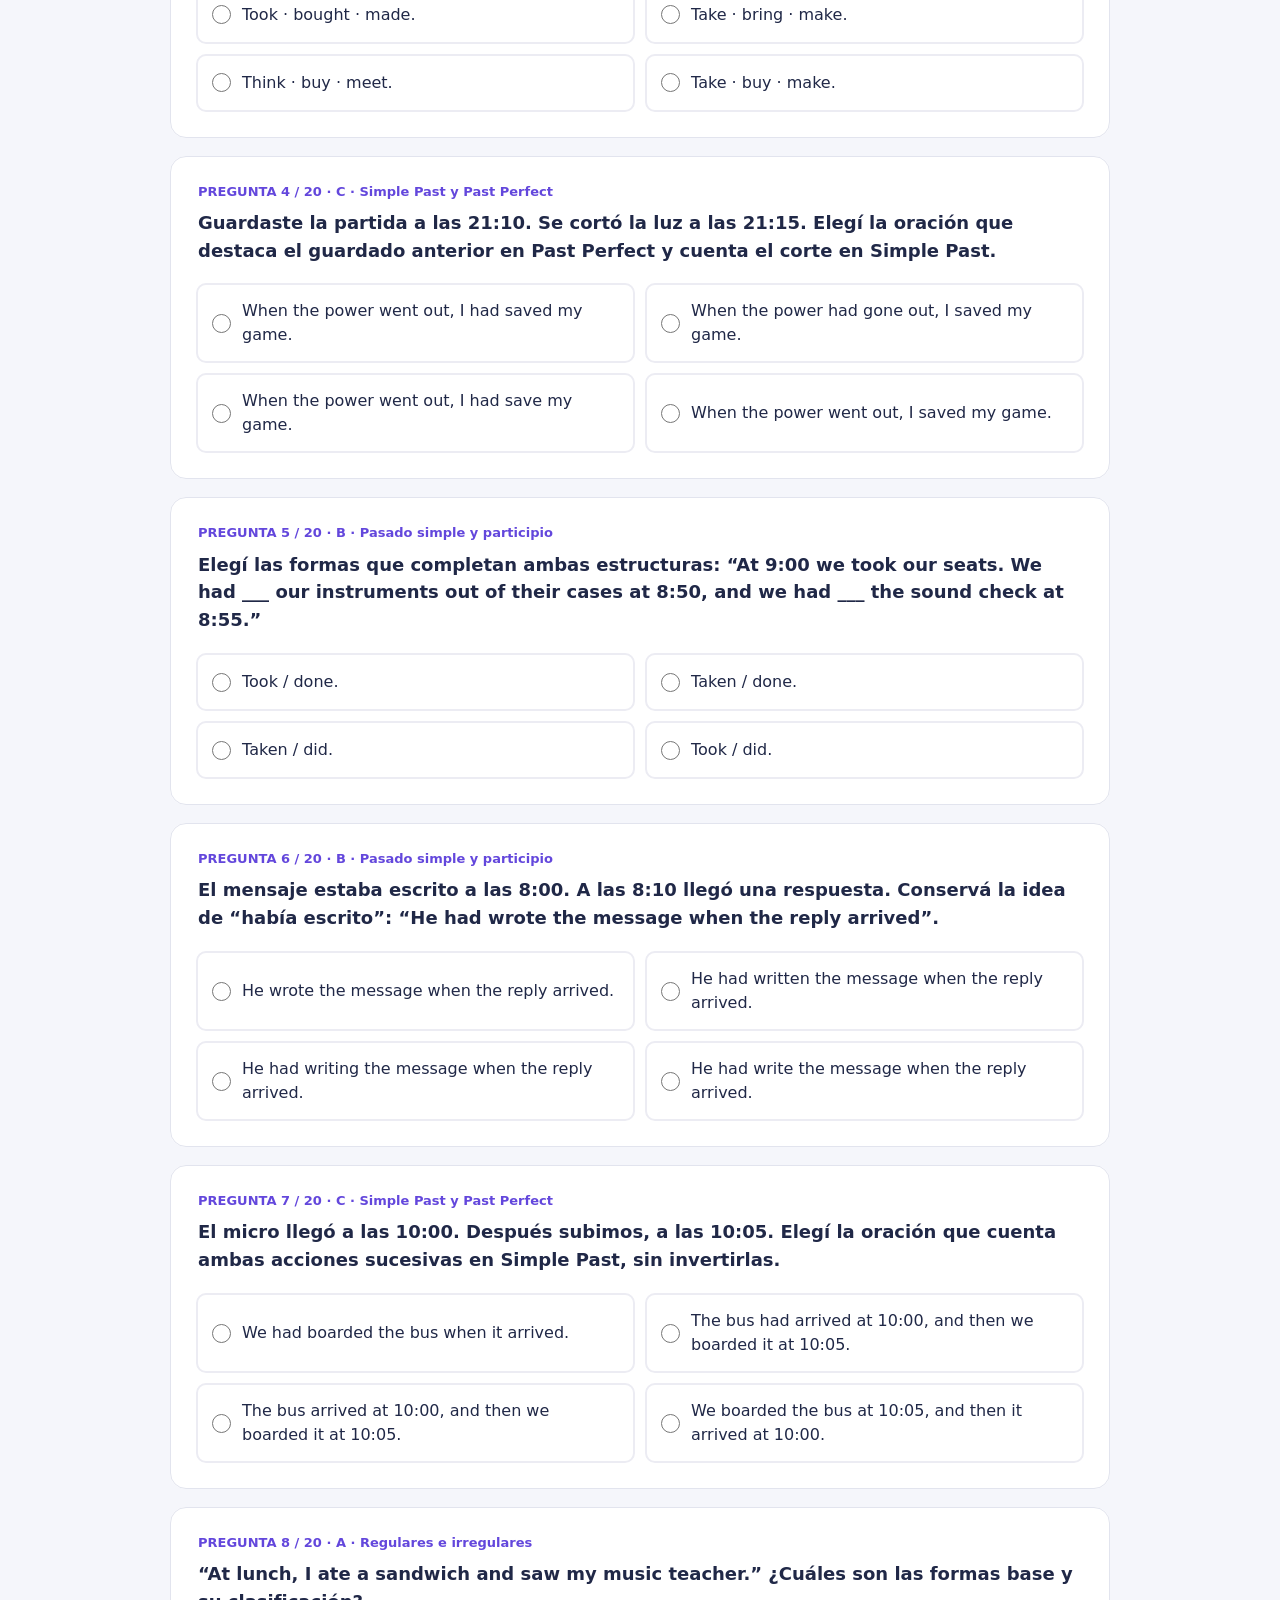
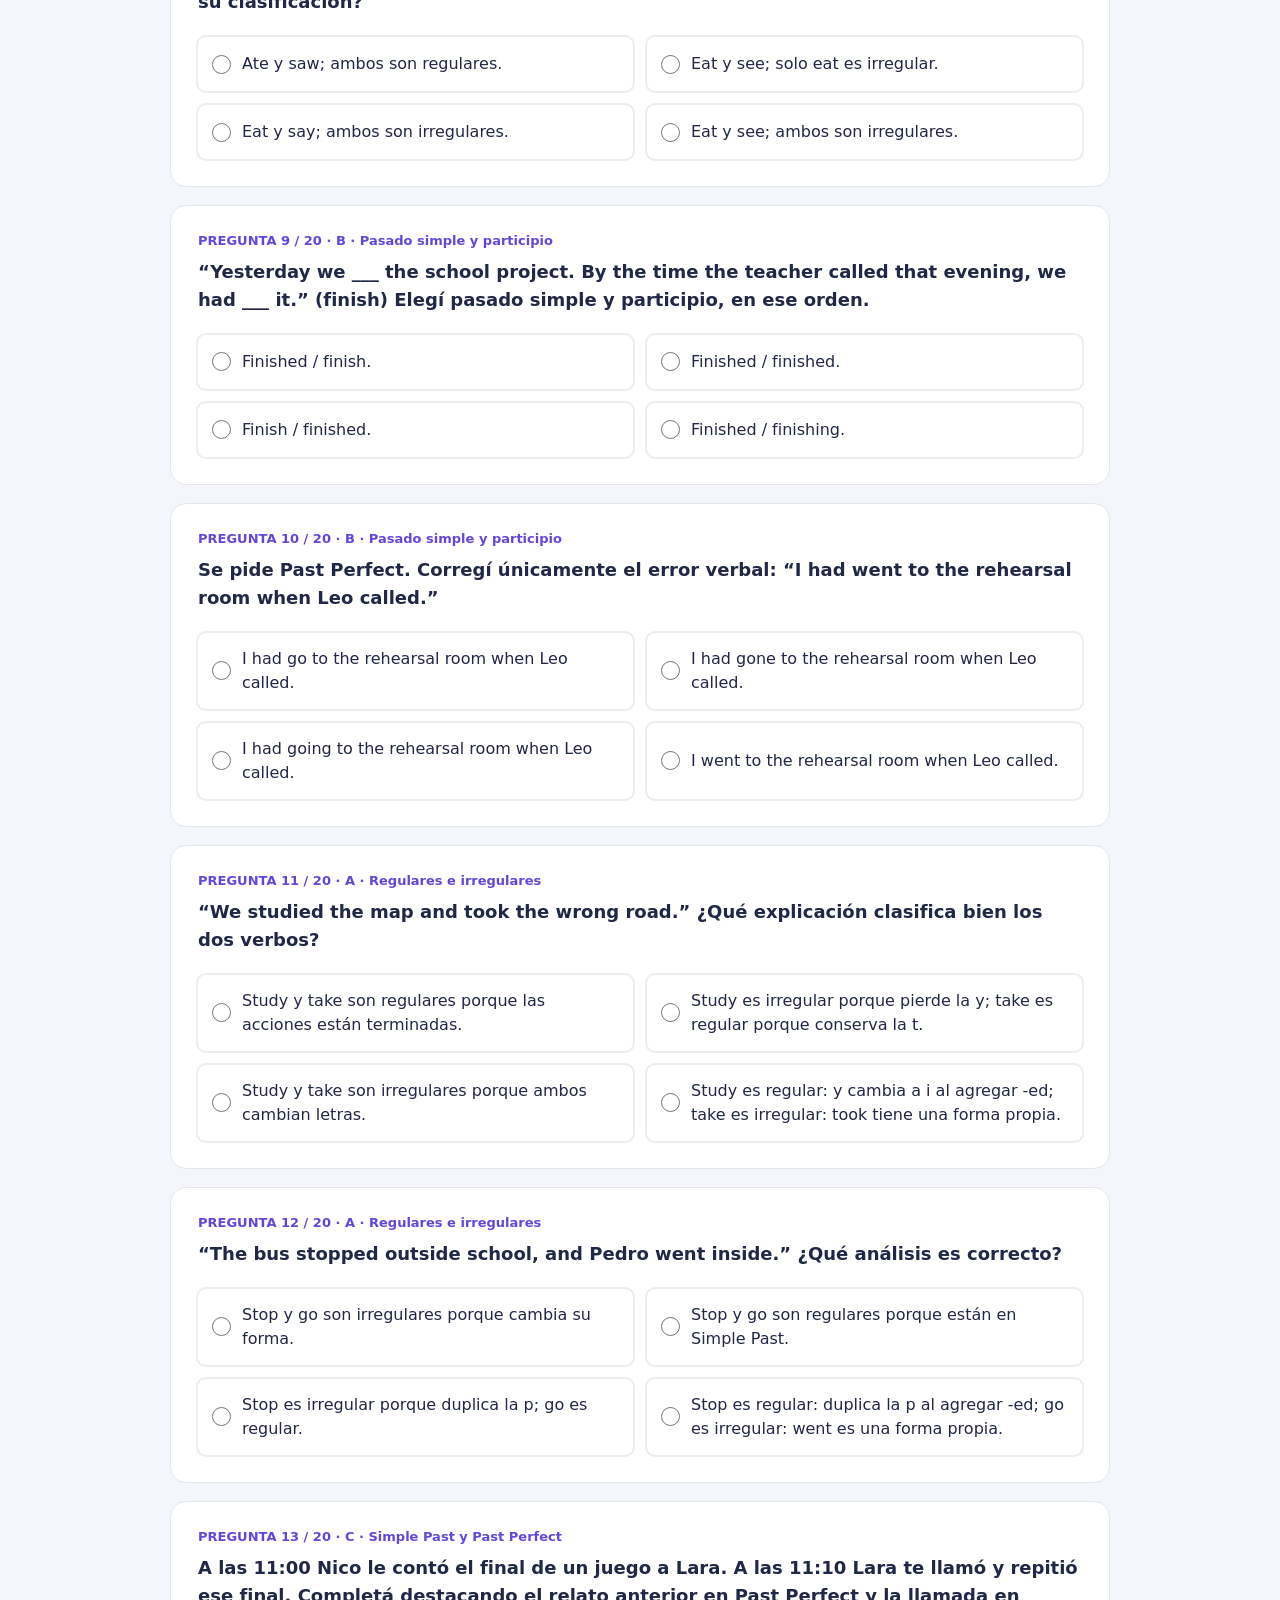
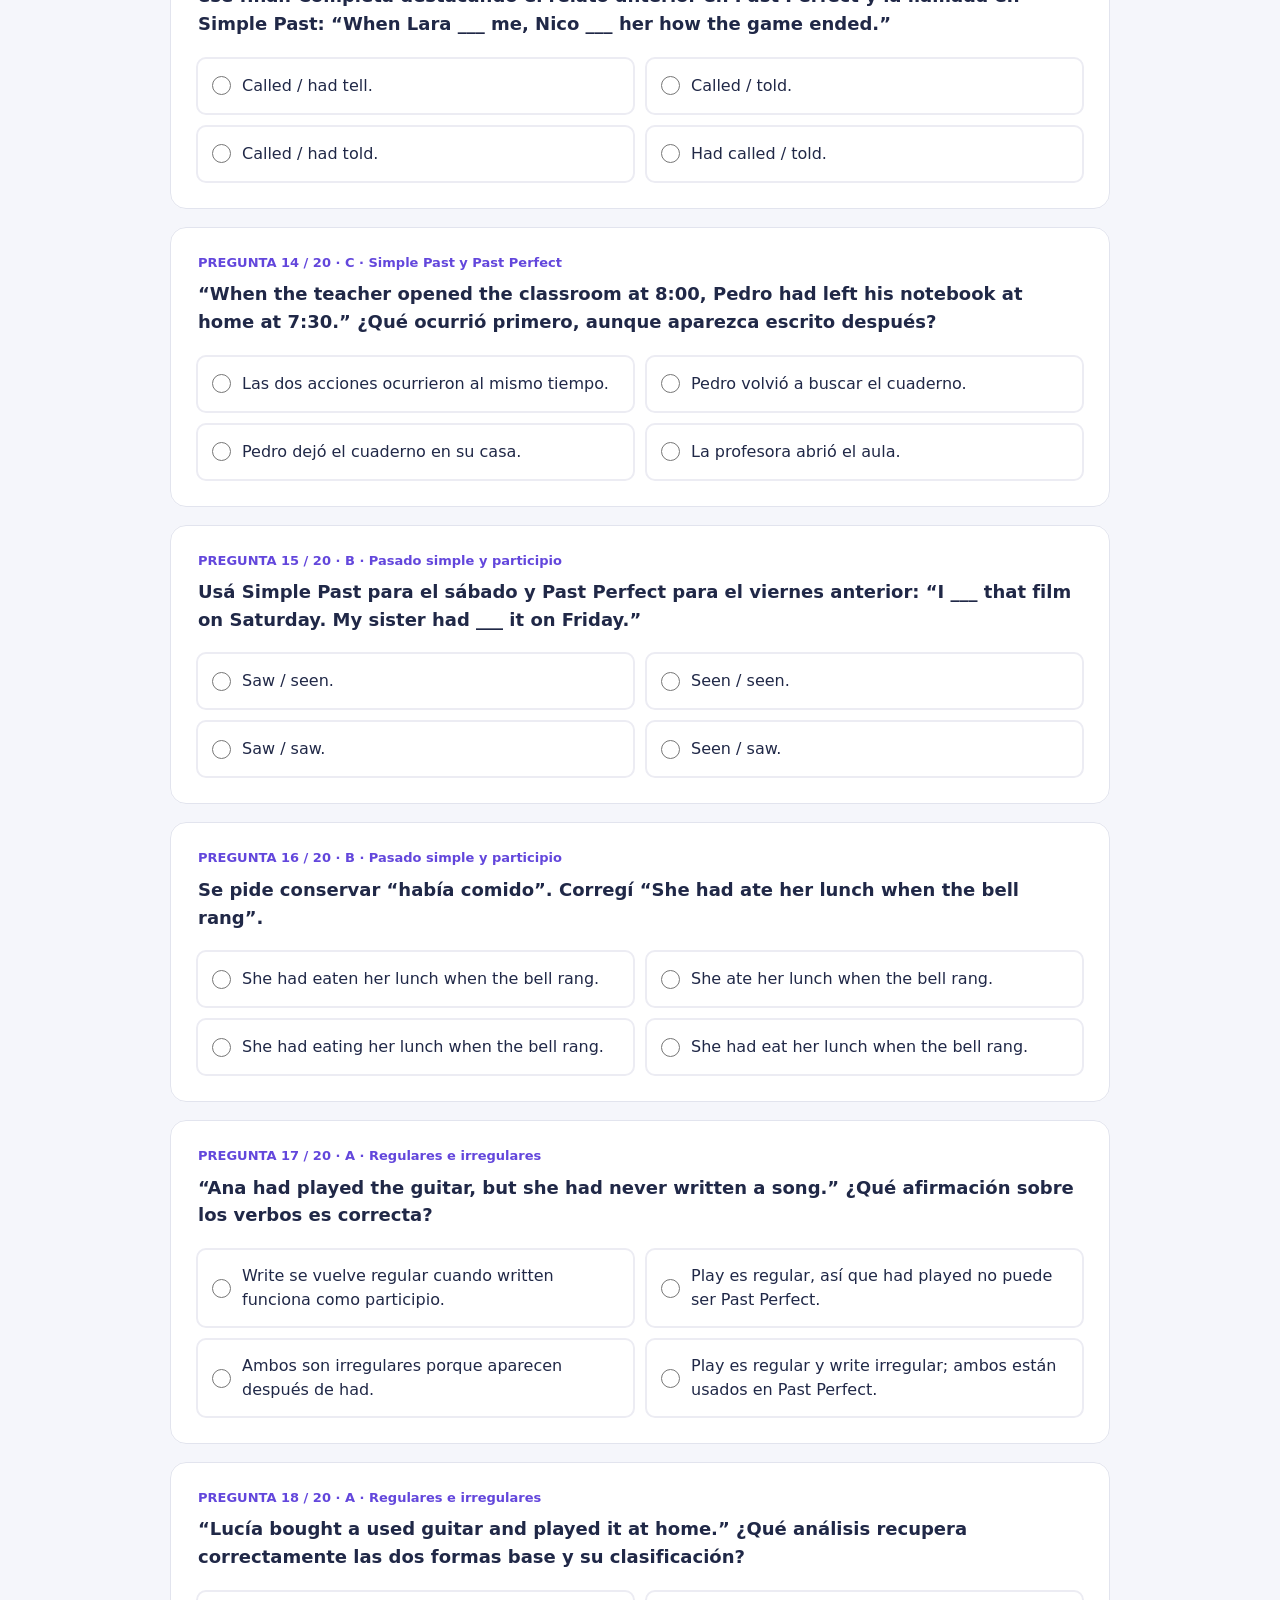
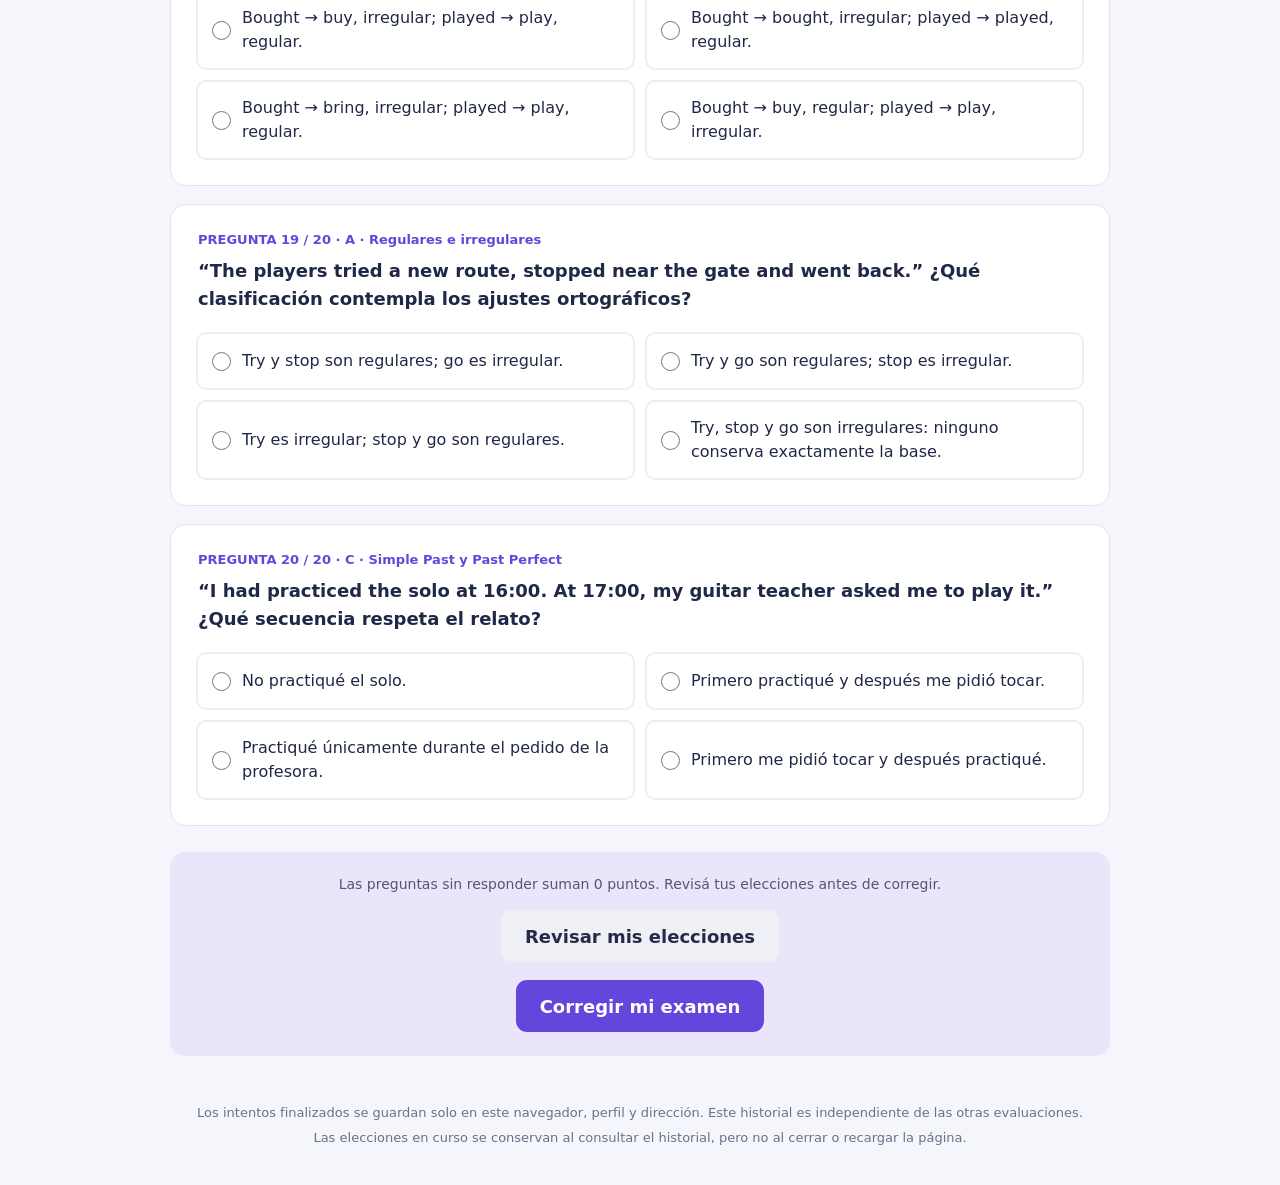
==== commit 9be63e30: "Add files via upload" ====
--- a/final.html
+++ b/final.html
@@ -1,7 +1,7 @@
 <!doctype html>
 <html lang="es-AR"><head><meta charset="utf-8"><meta name="viewport" content="width=device-width, initial-scale=1"><title>Desafío final de Pedro · English Challenge</title><meta name="description" content="20 ejercicios de inglés, nota sobre 100 y devolución al terminar."><link rel="stylesheet" href="styles.css"><script src="final-questions.js" defer></script><script src="final-exam.js" defer></script></head>
 <body><header><a class="brand" href="index.html"><span class="logo" aria-hidden="true">e<span>c</span></span> ENGLISH CHALLENGE</a><span class="badge">20 preguntas · sin reloj</span></header><main>
-<nav class="challenge-nav" aria-label="Secciones"><a href="index.html">Evaluación original</a><a href="refuerzo.html">Refuerzo de Pedro</a><a href="learning.html">Aprendamos el pasado</a><a href="verb-families.html">Familias de verbos</a><a href="final.html" aria-current="page">Desafío final</a><a href="precision.html">Entrenamiento</a></nav>
+<nav class="challenge-nav" aria-label="Secciones"><a href="index.html">Evaluación original</a><a href="refuerzo.html">Refuerzo de Pedro</a><a href="learning.html">Aprendamos el pasado</a><a href="verb-families.html">Familias de verbos</a><a href="final.html" aria-current="page">Desafío final</a><a href="precision.html">Entrenamiento</a><a href="first-events.html">¿Qué pasó primero?</a></nav>
 <section class="hero"><div><span class="eyebrow">NUEVA EVALUACIÓN INDEPENDIENTE</span><h1>Desafío final <span>de Pedro<span class="dot">.</span></span></h1><p>20 preguntas · 5 puntos por acierto · nota sobre 100.<br>Elegí, revisá tus elecciones y corregí al terminar.</p></div></section>
 <section class="instructions"><span aria-hidden="true">✦</span><p>Una opción por pregunta. Preguntas y opciones se mezclan en cada intento. No se muestran soluciones hasta corregir. Podés cambiar tus elecciones antes de enviar.</p></section>
 <div class="result-actions"><button id="final-show-history" type="button" class="secondary">Ver historial del desafío final</button></div><p id="final-status" class="answer-line" role="status" aria-live="polite"></p>
@@ -12,3 +12,4 @@
 <footer>Los intentos finalizados se guardan solo en este navegador, perfil y dirección. Este historial es independiente de las otras evaluaciones.<br>Las elecciones en curso se conservan al consultar el historial, pero no al cerrar o recargar la página.</footer>
 </main><dialog id="final-pending" aria-labelledby="final-pending-title" aria-describedby="final-pending-text"><h2 id="final-pending-title">Hay preguntas pendientes</h2><p id="final-pending-text"></p><div class="dialog-actions"><button id="final-return" class="primary" type="button" autofocus>Volver a responder</button><button id="final-finish-anyway" class="secondary" type="button">Corregir igualmente</button></div></dialog></body></html>
 
+
